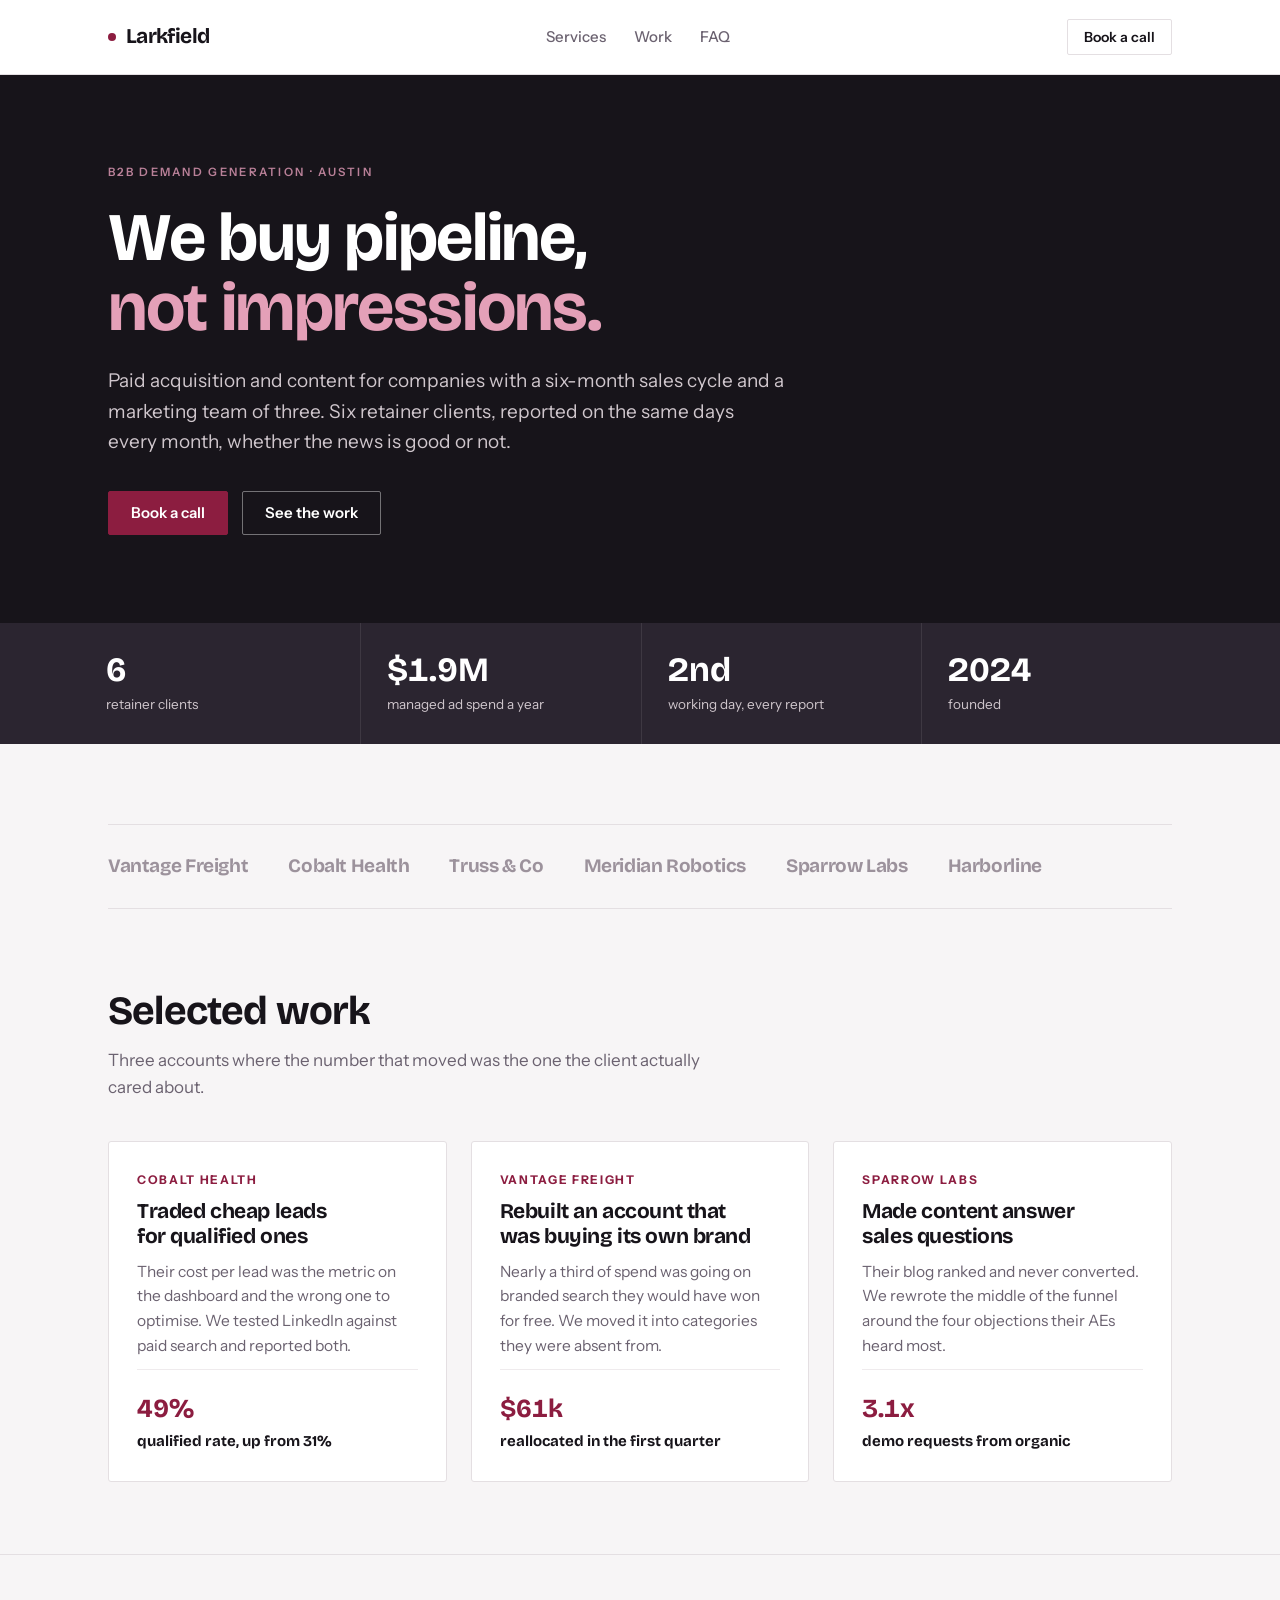
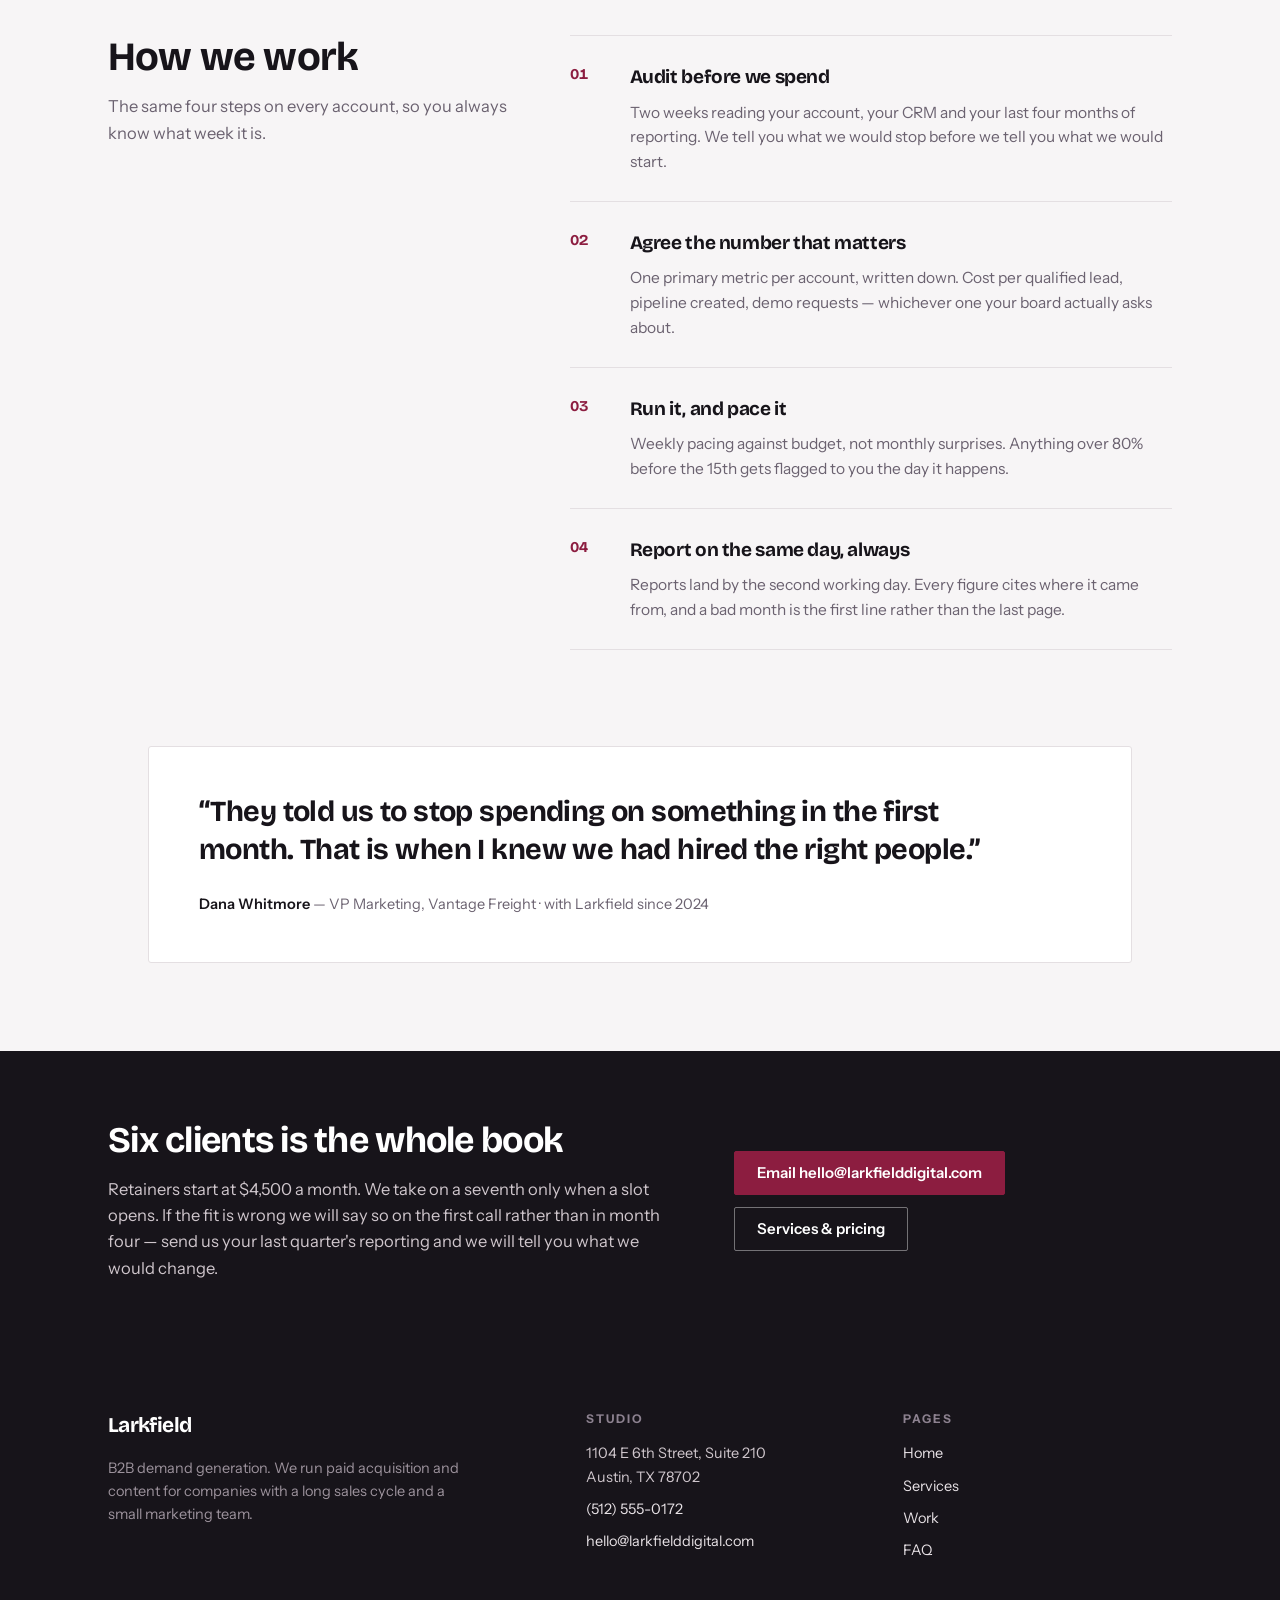
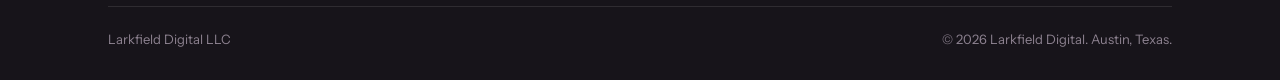
==== index.html @ 91d4a500 "Larkfield Digital site: four pages, burgundy on violet-ink Deliberately nothing like the Havenstone " ====
<!doctype html>
<html lang="en">
<head>
<meta charset="utf-8">
<meta name="viewport" content="width=device-width, initial-scale=1">
<title>Larkfield Digital — B2B demand generation</title>
<meta name="description" content="Larkfield Digital runs paid acquisition and content for B2B companies with long sales cycles and small marketing teams. Austin, Texas.">
<link rel="preconnect" href="https://fonts.googleapis.com">
<link rel="preconnect" href="https://fonts.gstatic.com" crossorigin>
<link rel="stylesheet" href="https://fonts.googleapis.com/css2?family=Bricolage+Grotesque:opsz,wght@12..96,400;12..96,700&family=Instrument+Sans:wght@400;500;600&display=swap">
<link rel="stylesheet" href="assets/site.css">
</head>
<body>
<header class="masthead"><div class="shell">
  <a class="brand" href="index.html"><span class="brand-dot"></span><span class="brand-mark">Larkfield</span></a>
  <nav aria-label="Main"><ul class="nav">
    <li><a href="services.html">Services</a></li>
    <li><a href="work.html">Work</a></li>
    <li><a href="faq.html">FAQ</a></li>
  </ul></nav>
  <a class="btn btn-quiet btn-sm" href="index.html#contact">Book a call</a>
</div></header>

<div class="hero"><div class="shell">
  <p class="eyebrow">B2B demand generation · Austin</p>
  <h1>We buy pipeline, <em>not impressions.</em></h1>
  <p class="hero-lede">Paid acquisition and content for companies with a six-month sales cycle and a marketing team of three. Six retainer clients, reported on the same days every month, whether the news is good or not.</p>
  <div class="hero-actions">
    <a class="btn" href="#contact">Book a call</a>
    <a class="btn btn-ghost" href="work.html">See the work</a>
  </div>
</div></div>

<div class="proof"><div class="shell">
  <div><b>6</b><span>retainer clients</span></div>
  <div><b>$1.9M</b><span>managed ad spend a year</span></div>
  <div><b>2nd</b><span>working day, every report</span></div>
  <div><b>2024</b><span>founded</span></div>
</div></div>

<section class="section"><div class="shell">
  <div class="clients">
    <span>Vantage Freight</span><span>Cobalt Health</span><span>Truss &amp; Co</span>
    <span>Meridian Robotics</span><span>Sparrow Labs</span><span>Harborline</span>
  </div>
</div></section>

<section class="section-tight"><div class="shell">
  <div class="section-head">
    <h2>Selected work</h2>
    <p>Three accounts where the number that moved was the one the client actually cared about.</p>
  </div>
  <div class="cases">
    <article class="case">
      <span class="case-client">Cobalt Health</span>
      <h3>Traded cheap leads for qualified ones</h3>
      <p>Their cost per lead was the metric on the dashboard and the wrong one to optimise. We tested LinkedIn against paid search and reported both.</p>
      <div class="case-metric"><b>49%</b>qualified rate, up from 31%</div>
    </article>
    <article class="case">
      <span class="case-client">Vantage Freight</span>
      <h3>Rebuilt an account that was buying its own brand</h3>
      <p>Nearly a third of spend was going on branded search they would have won for free. We moved it into categories they were absent from.</p>
      <div class="case-metric"><b>$61k</b>reallocated in the first quarter</div>
    </article>
    <article class="case">
      <span class="case-client">Sparrow Labs</span>
      <h3>Made content answer sales questions</h3>
      <p>Their blog ranked and never converted. We rewrote the middle of the funnel around the four objections their AEs heard most.</p>
      <div class="case-metric"><b>3.1x</b>demo requests from organic</div>
    </article>
  </div>
</div></section>

<hr class="rule">

<section class="section"><div class="shell split">
  <div class="split-head">
    <h2>How we work</h2>
    <p>The same four steps on every account, so you always know what week it is.</p>
  </div>
  <ol class="steps">
    <li><h3>Audit before we spend</h3><p>Two weeks reading your account, your CRM and your last four months of reporting. We tell you what we would stop before we tell you what we would start.</p></li>
    <li><h3>Agree the number that matters</h3><p>One primary metric per account, written down. Cost per qualified lead, pipeline created, demo requests — whichever one your board actually asks about.</p></li>
    <li><h3>Run it, and pace it</h3><p>Weekly pacing against budget, not monthly surprises. Anything over 80% before the 15th gets flagged to you the day it happens.</p></li>
    <li><h3>Report on the same day, always</h3><p>Reports land by the second working day. Every figure cites where it came from, and a bad month is the first line rather than the last page.</p></li>
  </ol>
</div></section>

<section class="section-tight"><div class="shell">
  <figure class="quote">
    <blockquote>&ldquo;They told us to stop spending on something in the first month. That is when I knew we had hired the right people.&rdquo;</blockquote>
    <figcaption><b>Dana Whitmore</b> — VP Marketing, Vantage Freight · with Larkfield since 2024</figcaption>
  </figure>
</div></section>

<section class="band"><div class="shell">
  <div>
    <h2>Six clients is the whole book</h2>
    <p>Retainers start at $4,500 a month. We take on a seventh only when a slot opens. If the fit is wrong we will say so on the first call rather than in month four — send us your last quarter's reporting and we will tell you what we would change.</p>
  </div>
  <div class="band-actions">
    <a class="btn" href="mailto:hello@larkfielddigital.com">Email hello@larkfielddigital.com</a>
    <a class="btn btn-ghost" href="services.html">Services &amp; pricing</a>
  </div>
</div></section>
<footer class="footer" id="contact"><div class="shell">
  <div class="footer-cols">
    <div class="footer-brand">
      <span class="brand-mark">Larkfield</span>
      <p>B2B demand generation. We run paid acquisition and content for companies with a long sales cycle and a small marketing team.</p>
    </div>
    <div>
      <h4>Studio</h4>
      <ul>
        <li>1104 E 6th Street, Suite 210<br>Austin, TX 78702</li>
        <li><a href="tel:+15125550172">(512) 555-0172</a></li>
        <li><a href="mailto:hello@larkfielddigital.com">hello@larkfielddigital.com</a></li>
      </ul>
    </div>
    <div>
      <h4>Pages</h4>
      <ul>
        <li><a href="index.html">Home</a></li>
        <li><a href="services.html">Services</a></li>
        <li><a href="work.html">Work</a></li>
        <li><a href="faq.html">FAQ</a></li>
      </ul>
    </div>
  </div>
  <div class="footer-legal">
    <span>Larkfield Digital LLC</span>
    <span>&copy; 2026 Larkfield Digital. Austin, Texas.</span>
  </div>
</div></footer>
</body>
</html>
---- assets/site.css ----
/* Larkfield Digital — site styles.
   Single light appearance on purpose: this is shown on shared screens and in
   recordings, and a dark-mode variant would render differently on the
   presenter's machine than on the one it was checked on. */

:root{
  color-scheme: light;
  --ink:#17141A;
  --ink-2:#2B2530;
  --paper:#F7F5F6;
  --surface:#FFFFFF;
  --muted:#6B6270;
  --line:#E4DFE2;
  --line-soft:#EFEBED;
  --accent:#8C1D40;
  --accent-dark:#6E1632;
  --ochre:#B8860B;
  --on-dark:#CFC6CC;

  --display:"Bricolage Grotesque","Helvetica Neue",Arial,sans-serif;
  --body:"Instrument Sans","Helvetica Neue",Arial,sans-serif;

  --shell:1120px;
  --pad:28px;
}

*,*::before,*::after{box-sizing:border-box}

body{
  margin:0;
  background:var(--paper);
  color:var(--ink);
  font:400 16.5px/1.6 var(--body);
  -webkit-font-smoothing:antialiased;
}

h1,h2,h3{font-family:var(--display);font-weight:700;letter-spacing:-.02em;text-wrap:balance;margin:0}
p{margin:0}
a{color:var(--accent-dark)}
img,svg{max-width:100%}
:focus-visible{outline:2px solid var(--accent);outline-offset:3px}

.shell{max-width:var(--shell);margin:0 auto;padding:0 var(--pad)}

/* ---------- masthead ---------- */

.masthead{background:var(--surface);border-bottom:1px solid var(--line);position:sticky;top:0;z-index:20}
.masthead .shell{display:flex;align-items:center;justify-content:space-between;gap:24px;min-height:74px}
.brand{display:flex;align-items:center;gap:10px;text-decoration:none;color:var(--ink)}
.brand-mark{font-family:var(--display);font-size:21px;font-weight:700;letter-spacing:-.03em}
.brand-dot{width:8px;height:8px;border-radius:50%;background:var(--accent);display:block}
.nav{display:flex;gap:28px;list-style:none;margin:0;padding:0;font-size:15px}
.nav a{text-decoration:none;color:var(--muted);font-weight:500;padding:6px 0;display:inline-block}
.nav a:hover{color:var(--ink)}
.nav a[aria-current]{color:var(--ink);font-weight:600;box-shadow:inset 0 -2px 0 var(--accent)}

.btn{display:inline-flex;align-items:center;justify-content:center;gap:8px;background:var(--accent);
  color:#fff;text-decoration:none;font-weight:600;font-size:15px;padding:12px 22px;border-radius:2px;
  border:1px solid var(--accent);line-height:1.2}
.btn:hover{background:var(--accent-dark);border-color:var(--accent-dark)}
.btn-ghost{background:transparent;color:#fff;border-color:rgba(255,255,255,.4)}
.btn-ghost:hover{background:rgba(255,255,255,.1);border-color:#fff}
.btn-quiet{background:var(--surface);color:var(--ink);border-color:var(--line)}
.btn-quiet:hover{border-color:var(--muted)}
.btn-sm{padding:9px 16px;font-size:14px}

/* ---------- hero ---------- */

.hero{background:var(--ink);color:#fff;overflow:hidden}
.hero .shell{padding-top:88px;padding-bottom:88px}
.eyebrow{font-family:var(--body);font-size:11.5px;letter-spacing:.2em;text-transform:uppercase;
  font-weight:600;color:#B98098;margin-bottom:22px}
.hero h1{font-size:clamp(38px,6vw,68px);line-height:1.02;max-width:22ch;margin-bottom:24px}
.hero h1 em{font-style:normal;color:#E4A0B8}
.hero-lede{color:var(--on-dark);font-size:19px;max-width:52ch;margin-bottom:34px}
.hero-actions{display:flex;gap:14px;flex-wrap:wrap}

/* ---------- proof band: agencies sell results, so numbers go high ---------- */

.proof{background:var(--ink-2);color:#fff}
.proof .shell{display:grid;grid-template-columns:repeat(4,1fr);gap:1px;padding:0}
.proof div{padding:30px 26px;border-left:1px solid rgba(255,255,255,.09)}
.proof div:first-child{border-left:0}
.proof b{display:block;font-family:var(--display);font-size:34px;font-weight:700;line-height:1;
  margin-bottom:8px;font-variant-numeric:tabular-nums}
.proof span{font-size:13.5px;color:var(--on-dark);line-height:1.4;display:block}

/* ---------- sections ---------- */

.section{padding:80px 0}
.section-tight{padding:0 0 72px}
.section-head{max-width:56ch;margin-bottom:40px}
.section-head h2{font-size:clamp(28px,3.4vw,40px);line-height:1.1;margin-bottom:14px}
.section-head p{color:var(--muted);font-size:17px}
.rule{height:1px;background:var(--line);border:0;margin:0}

/* ---------- client wordmarks ---------- */

.clients{display:flex;flex-wrap:wrap;gap:12px 40px;align-items:center;
  padding:26px 0;border-top:1px solid var(--line);border-bottom:1px solid var(--line)}
.clients span{font-family:var(--display);font-size:19px;font-weight:700;color:#9C929C;letter-spacing:-.02em}

/* ---------- case study cards ---------- */

.cases{display:grid;grid-template-columns:repeat(auto-fit,minmax(300px,1fr));gap:24px}
.case{background:var(--surface);border:1px solid var(--line);border-radius:3px;padding:28px;
  display:flex;flex-direction:column;gap:10px}
.case-client{font-size:12px;letter-spacing:.14em;text-transform:uppercase;color:var(--accent);font-weight:700}
.case h3{font-size:21px;line-height:1.2}
.case p{color:var(--muted);font-size:15.5px}
.case-metric{margin-top:auto;padding-top:18px;border-top:1px solid var(--line-soft);
  font-family:var(--display);font-size:15px;font-weight:700}
.case-metric b{color:var(--accent);font-size:26px;display:block;font-variant-numeric:tabular-nums}

/* ---------- how we work: numbered, because it is a real sequence ---------- */

.split{display:grid;grid-template-columns:minmax(0,.8fr) minmax(0,1.2fr);gap:60px;align-items:start}
.split-head{position:sticky;top:106px}
.split-head h2{font-size:clamp(28px,3.4vw,40px);line-height:1.1;margin-bottom:14px}
.split-head p{color:var(--muted)}
.steps{list-style:none;counter-reset:s;margin:0;padding:0}
.steps li{counter-increment:s;padding:26px 0 26px 60px;position:relative;border-top:1px solid var(--line)}
.steps li:last-child{border-bottom:1px solid var(--line)}
.steps li::before{content:counter(s,decimal-leading-zero);position:absolute;left:0;top:26px;
  font-family:var(--display);font-size:15px;font-weight:700;color:var(--accent);
  font-variant-numeric:tabular-nums}
.steps h3{font-size:19px;margin-bottom:8px}
.steps p{color:var(--muted);font-size:15.5px}

/* ---------- pricing ---------- */

.tiers{display:grid;grid-template-columns:repeat(auto-fit,minmax(260px,1fr));gap:24px}
.tier{background:var(--surface);border:1px solid var(--line);border-radius:3px;padding:30px}
.tier-featured{border-color:var(--accent);box-shadow:0 0 0 1px var(--accent)}
.tier h3{font-size:20px;margin-bottom:6px}
.tier-for{color:var(--muted);font-size:14.5px;min-height:3.2em}
.rate{font-family:var(--display);font-size:38px;font-weight:700;line-height:1;margin:18px 0 4px;
  font-variant-numeric:tabular-nums}
.rate small{font-family:var(--body);font-size:14px;font-weight:400;color:var(--muted);margin-left:7px}
.tier ul{margin:20px 0 0;padding:0;list-style:none;display:grid;gap:10px;font-size:15px;color:var(--muted)}
.tier li{padding-left:22px;position:relative}
.tier li::before{content:"";position:absolute;left:0;top:8px;width:9px;height:5px;
  border-left:2px solid var(--accent);border-bottom:2px solid var(--accent);transform:rotate(-45deg)}

/* ---------- quote ---------- */

.quote{background:var(--surface);border:1px solid var(--line);border-radius:3px;padding:46px 50px}
.quote blockquote{margin:0;font-family:var(--display);font-size:clamp(21px,2.6vw,29px);line-height:1.3;
  letter-spacing:-.02em;max-width:42ch;font-weight:700}
.quote figcaption{margin-top:24px;font-size:14.5px;color:var(--muted)}
.quote figcaption b{color:var(--ink);font-weight:600}

/* ---------- band ---------- */

.band{background:var(--ink)}
.band .shell{padding-top:70px;padding-bottom:70px;display:grid;
  grid-template-columns:minmax(0,1.3fr) minmax(0,1fr);gap:56px;align-items:center;color:#fff}
.band h2{font-size:clamp(27px,3.2vw,36px);line-height:1.12;margin-bottom:14px}
.band p{color:var(--on-dark);font-size:16.5px}
.band-actions{display:flex;flex-direction:column;gap:12px;align-items:flex-start}

/* ---------- page head + faq ---------- */

.pagehead{background:var(--surface);border-bottom:1px solid var(--line)}
.pagehead .shell{padding-top:56px;padding-bottom:46px}
.pagehead h1{font-size:clamp(32px,4.6vw,50px);line-height:1.05;margin-bottom:14px;max-width:22ch}
.pagehead p{color:var(--muted);font-size:17.5px;max-width:60ch}

.faq-grid{display:grid;grid-template-columns:minmax(0,.4fr) minmax(0,1.6fr);gap:56px;align-items:start}
.faq-nav{position:sticky;top:106px;list-style:none;margin:0;padding:0;display:flex;flex-direction:column;gap:2px}
.faq-nav a{display:block;padding:9px 14px;border-radius:2px;text-decoration:none;color:var(--muted);
  font-weight:500;font-size:15px}
.faq-nav a:hover{background:var(--surface);color:var(--ink)}
.faq-group{margin-bottom:44px}
.faq-group h2{font-family:var(--body);font-size:13px;letter-spacing:.16em;text-transform:uppercase;
  color:var(--accent);font-weight:700;padding-bottom:12px;border-bottom:1px solid var(--line);margin-bottom:8px}
.qa{padding:22px 0;border-bottom:1px solid var(--line-soft)}
.qa h3{font-size:18.5px;margin-bottom:8px}
.qa p{color:var(--muted);font-size:15.5px;max-width:66ch}
.qa p + p{margin-top:10px}
.qa strong{color:var(--ink);font-weight:600}

/* ---------- footer ---------- */

.footer{background:var(--ink);color:var(--on-dark);font-size:14.5px}
.footer .shell{padding-top:58px;padding-bottom:30px}
.footer-cols{display:grid;grid-template-columns:1.6fr 1fr 1fr;gap:48px}
.footer h4{font-family:var(--body);font-size:12px;letter-spacing:.16em;text-transform:uppercase;
  color:#8D8290;margin:0 0 14px;font-weight:700}
.footer a{color:#E8E2E6;text-decoration:none}
.footer a:hover{text-decoration:underline}
.footer ul{list-style:none;margin:0;padding:0;display:grid;gap:9px}
.footer-brand .brand-mark{color:#fff}
.footer-brand p{margin-top:14px;max-width:36ch;color:#9C929C}
.footer-legal{margin-top:44px;padding-top:22px;border-top:1px solid rgba(255,255,255,.1);
  display:flex;justify-content:space-between;gap:24px;flex-wrap:wrap;font-size:13px;color:#8D8290}

/* ---------- responsive ---------- */

@media (max-width:960px){
  .proof .shell{grid-template-columns:repeat(2,1fr)}
  .proof div:nth-child(3){border-left:0}
  .proof div:nth-child(n+3){border-top:1px solid rgba(255,255,255,.09)}
  .split,.faq-grid,.band .shell{grid-template-columns:1fr;gap:36px}
  .split-head,.faq-nav{position:static}
  .footer-cols{grid-template-columns:1fr 1fr;gap:32px}
  .footer-brand{grid-column:1/-1}
}
@media (max-width:680px){
  :root{--pad:20px}
  .nav{display:none}
  .brand-mark{font-size:19px}
  .masthead .btn{padding:9px 14px;font-size:13.5px}
  .hero .shell{padding-top:56px;padding-bottom:56px}
  .proof .shell{grid-template-columns:1fr}
  .proof div{border-left:0}
  .proof div + div{border-top:1px solid rgba(255,255,255,.09)}
  .quote{padding:30px 26px}
  .footer-cols{grid-template-columns:1fr}
}
@media (prefers-reduced-motion:reduce){*{animation:none!important;transition:none!important}}
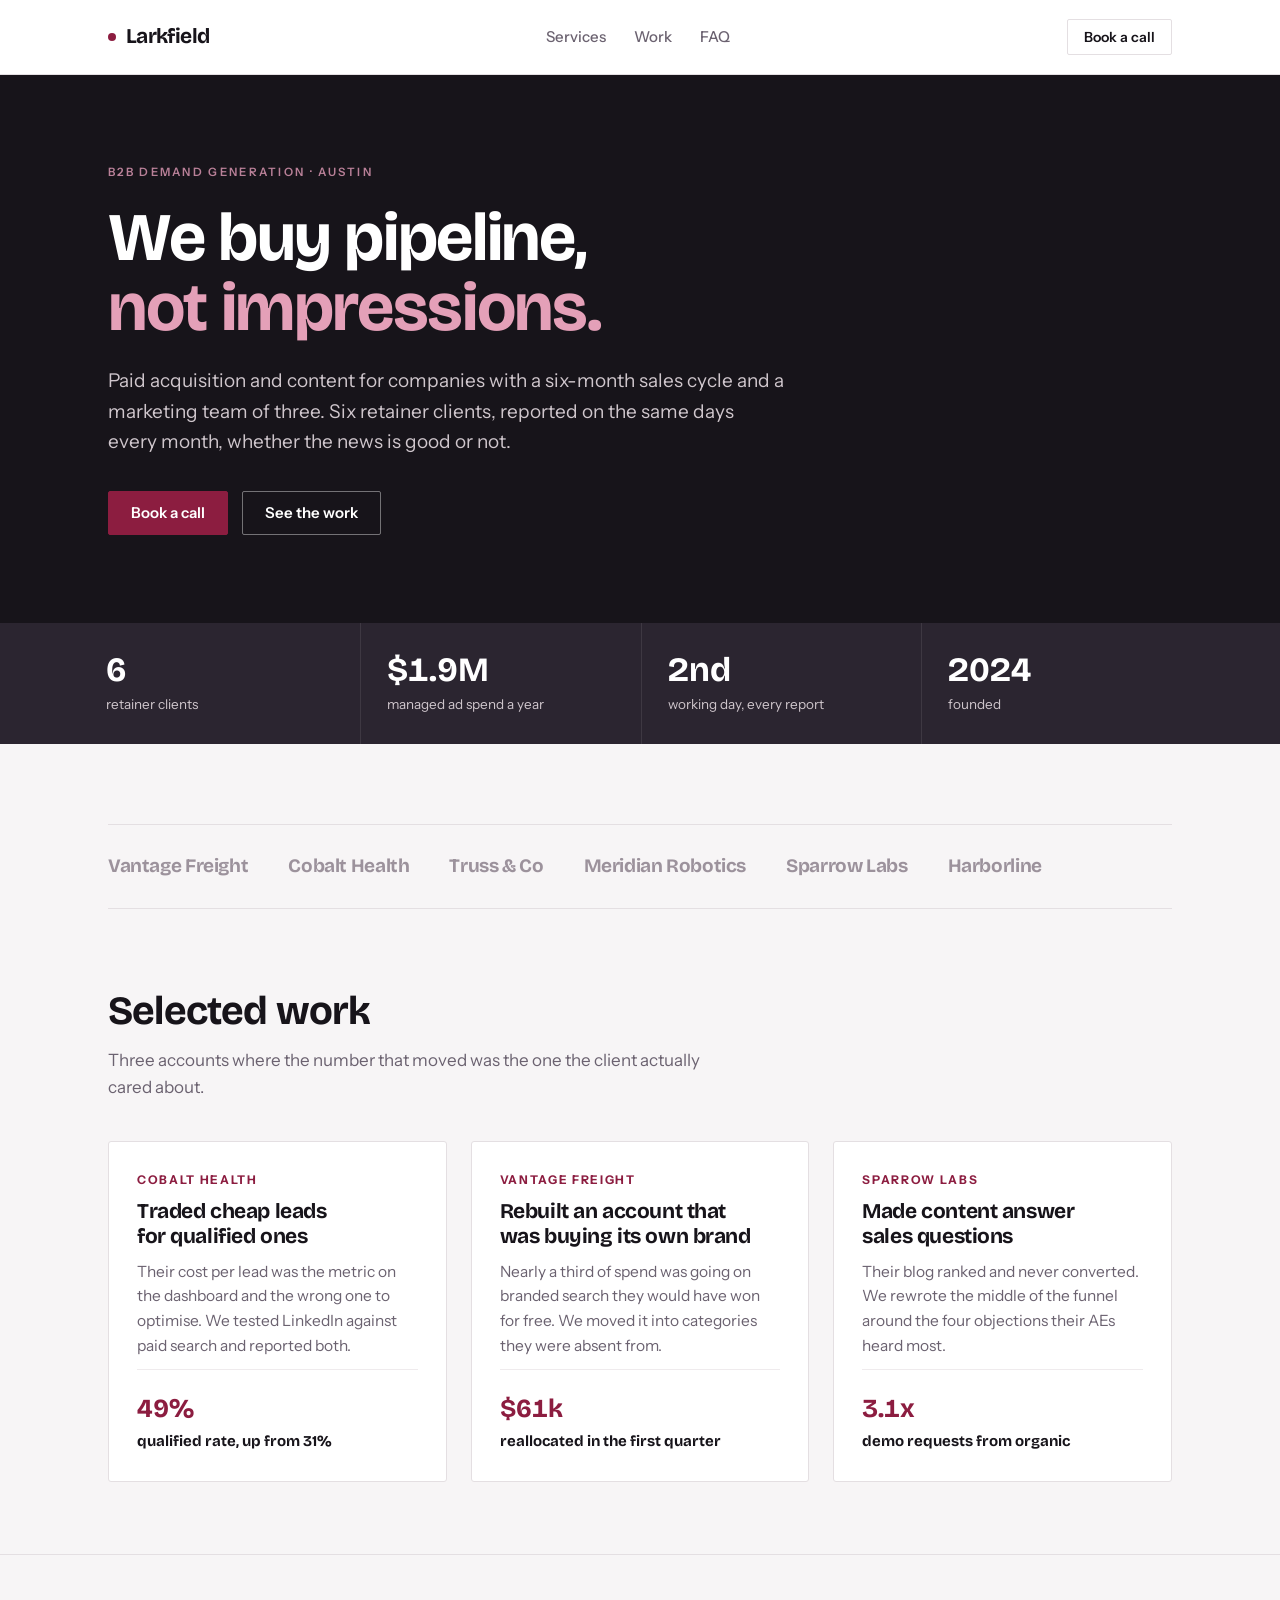
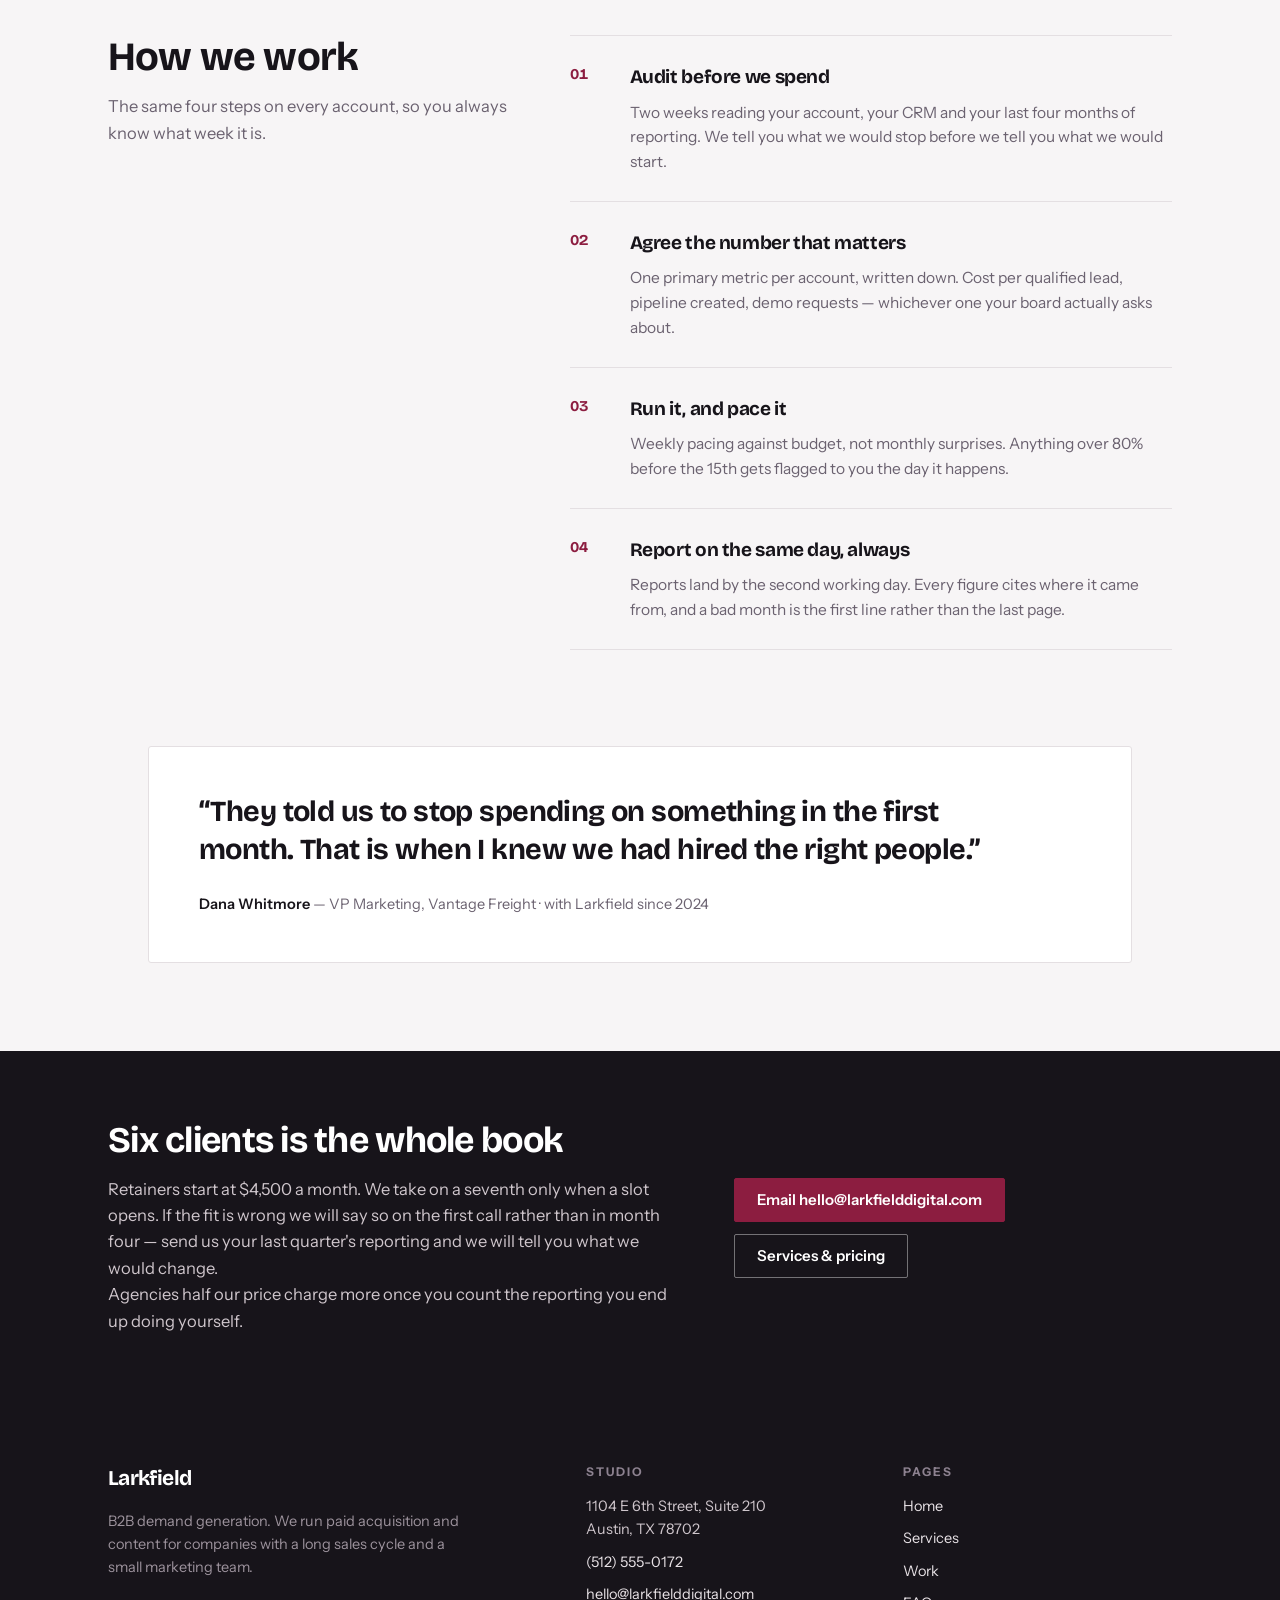
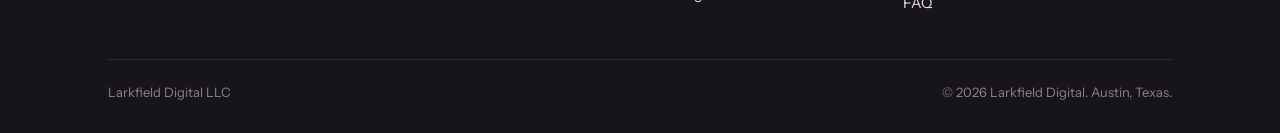
==== commit 1a7d2195: "Add the prose price claim the site-copy-update skill expects The skill's worked example cites an "ag" ====
--- a/index.html
+++ b/index.html
@@ -98,6 +98,7 @@
   <div>
     <h2>Six clients is the whole book</h2>
     <p>Retainers start at $4,500 a month. We take on a seventh only when a slot opens. If the fit is wrong we will say so on the first call rather than in month four — send us your last quarter's reporting and we will tell you what we would change.</p>
+    <p>Agencies half our price charge more once you count the reporting you end up doing yourself.</p>
   </div>
   <div class="band-actions">
     <a class="btn" href="mailto:hello@larkfielddigital.com">Email hello@larkfielddigital.com</a>
